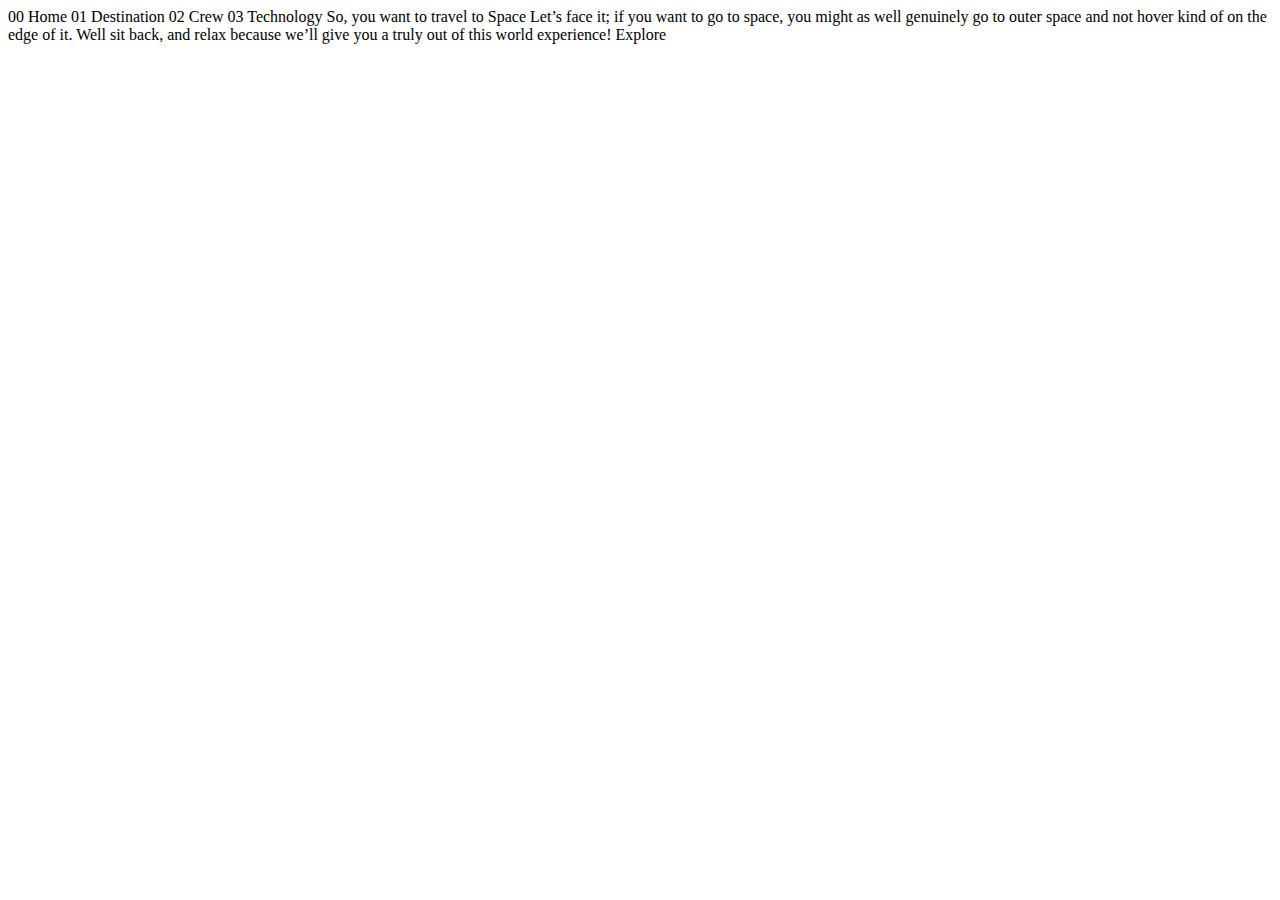
==== index.html @ 88f512f9 "Feat:Starting the space tourism" ====
<!DOCTYPE html>
<html lang="en">
<head>
  <meta charset="UTF-8">
  <meta name="viewport" content="width=device-width, initial-scale=1.0">

  <link rel="icon" type="image/png" sizes="32x32" href="./assets/favicon-32x32.png">
  
  <title>Frontend Mentor | Space tourism website</title>
</head>
<body>

  00 Home
  01 Destination
  02 Crew
  03 Technology

  So, you want to travel to
  Space
  Let’s face it; if you want to go to space, you might as well genuinely go to 
  outer space and not hover kind of on the edge of it. Well sit back, and relax 
  because we’ll give you a truly out of this world experience!

  Explore

</body>
</html>
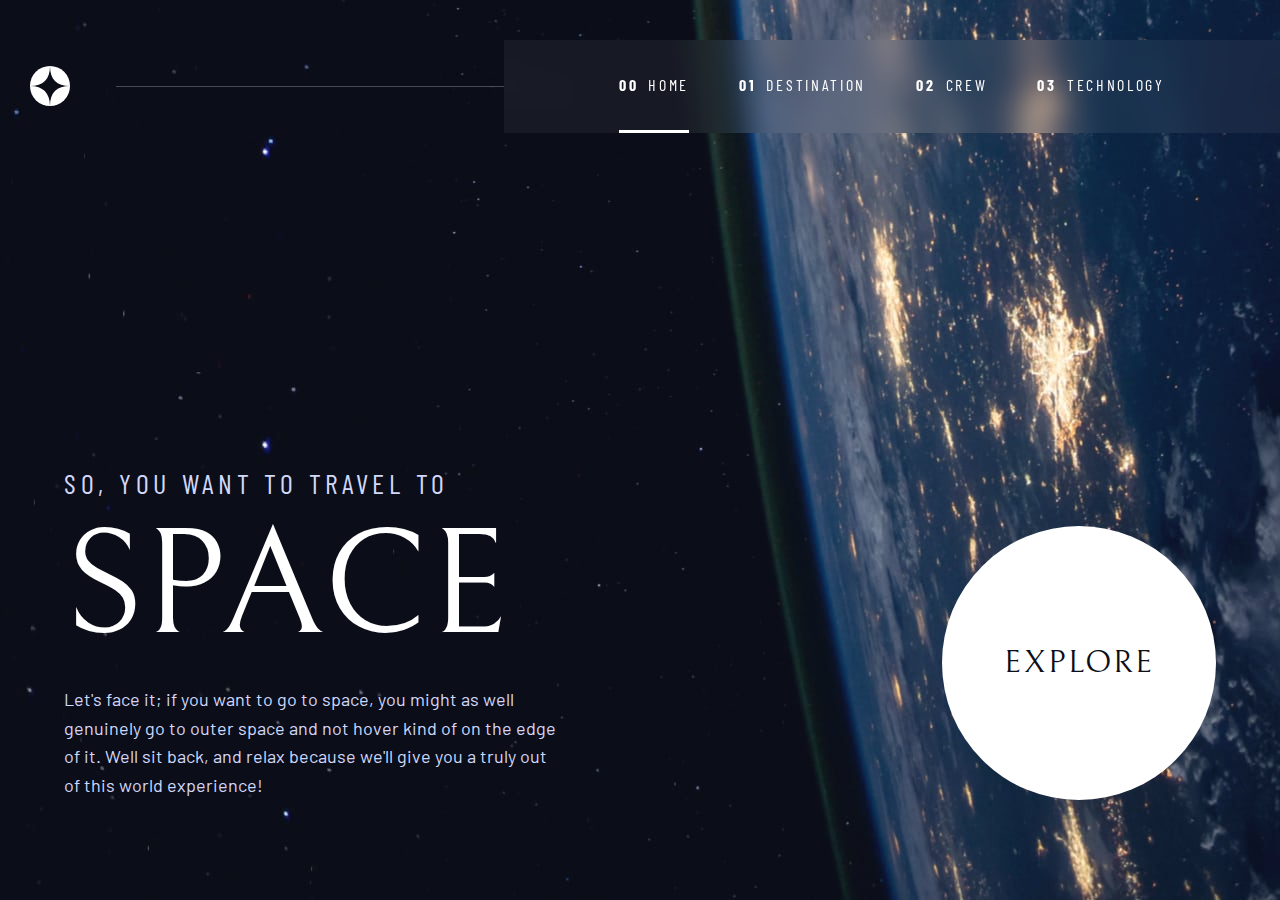
==== commit f2ef7128: "Feat:add home page" ====
--- a/index.html
+++ b/index.html
@@ -1,27 +1,56 @@
 <!DOCTYPE html>
 <html lang="en">
-<head>
-  <meta charset="UTF-8">
-  <meta name="viewport" content="width=device-width, initial-scale=1.0">
-
-  <link rel="icon" type="image/png" sizes="32x32" href="./assets/favicon-32x32.png">
-  
-  <title>Frontend Mentor | Space tourism website</title>
-</head>
-<body>
-
-  00 Home
-  01 Destination
-  02 Crew
-  03 Technology
-
-  So, you want to travel to
-  Space
-  Let’s face it; if you want to go to space, you might as well genuinely go to 
-  outer space and not hover kind of on the edge of it. Well sit back, and relax 
-  because we’ll give you a truly out of this world experience!
-
-  Explore
-
-</body>
-</html>+	<head>
+		<meta charset="UTF-8" />
+		<meta name="viewport" content="width=device-width, initial-scale=1.0" />
+		<link
+			rel="icon"
+			type="image/png"
+			sizes="32x32"
+			href="./assets/favicon-32x32.png"
+		/>
+		<link rel="stylesheet" href="/css/index.css" />
+		<title>Frontend Mentor | Space tourism website</title>
+	</head>
+	<body class="home">
+		<header class="page-header flex">
+			<div class="logo">
+				<img src="assets/shared/logo.svg" alt="Space toriusm logo" />
+			</div>
+			<button class="nav-toggle"><span class="sr-only">Menu</span></button>
+			<nav>
+				<ul class="primary-navigation flex">
+					<li class="nav-tab active">
+						<a href="index.html" class="active"><span>00</span>HOME</a>
+					</li>
+					<li class="nav-tab">
+						<a href="destination.html"><span>01</span>DESTINATION</a>
+					</li>
+					<li class="nav-tab">
+						<a href="./crew.html"><span>02</span>CREW</a>
+					</li>
+					<li class="nav-tab">
+						<a href="./technology.html"><span>03</span>TECHNOLOGY</a>
+					</li>
+				</ul>
+			</nav>
+		</header>
+		<main class="container text-align-center flex">
+			<div class="flow page-text">
+				<h1 class="subheading-2 txt-accent">
+					So, you want to travel to
+					<span class="heading-1 txt-white">Space</span>
+				</h1>
+				<p class="txt-accent">
+					Let's face it; if you want to go to space, you might as well genuinely
+					go to outer space and not hover kind of on the edge of it. Well sit
+					back, and relax because we'll give you a truly out of this world
+					experience!
+				</p>
+			</div>
+			<div>
+				<a href="#" class="btn-large">EXPLORE</a>
+			</div>
+		</main>
+	</body>
+</html>
--- a/css/index.css
+++ b/css/index.css
@@ -0,0 +1,531 @@
+/* #00-Fonts */
+@import url('https://fonts.googleapis.com/css2?family=Barlow&family=Barlow+Condensed:wght@400;700&family=Bellefair&display=swap');
+/* #01-RESETS----- */
+
+*,
+*::before,
+*::after {
+	box-sizing: border-box;
+}
+
+h1,
+h2,
+h3,
+h4,
+h5,
+h6,
+p {
+	margin: 0;
+	/* default for this project as all titles are regular */
+	font-weight: 400;
+}
+
+img,
+picture {
+	max-width: 100%;
+	display: block;
+}
+/* remove animations for people who've turned them off thanks to kievn powel */
+@media (prefers-reduced-motion: reduce) {
+	*,
+	*::before,
+	*::after {
+		animation-duration: 0.01ms !important;
+		animation-iteration-count: 1 !important;
+		transition-duration: 0.01ms !important;
+		scroll-behavior: auto !important;
+	}
+}
+
+/* #02-CUSTOM PROPERTIES----- */
+:root {
+	/* reset default font size to 10px */
+	font-size: 62.5%;
+	/* #02-01-colors--------- */
+	--dark: 230, 35%, 7%;
+	--accent: 231, 77%, 90%;
+	--white: 0, 0%, 100%;
+	/* #02-02-font-sizes */
+	--fs-h1: 8rem;
+	--fs-h2: 10rem;
+	--fs-h3: 5.6rem;
+	--fs-h4: 3.2rem;
+	--fs-h5: 2.8rem;
+	--fs-s-h1: 2.8rem;
+	--fs-s-h2: 1.6rem;
+	--fs-nav: 1.6rem;
+	--fs-text: 1.5rem;
+	--fs-btn-large: 2rem;
+	/* #02-03-Font-Family */
+	--ff-titles: 'Bellefair', serif;
+	--ff-cond: 'Barlow Condensed', sans-serif;
+	--ff-normal: 'Barlow', sans-serif;
+	/* #02-04-letter spacing */
+	--char-sp-h5: 4.75px;
+	--char-sp-s-h2: 2.7px;
+	--char-sp-s-h5: 2.35px;
+	--char-sp-nav: 2.7px;
+	--char-sp-btn-large: 2px;
+}
+
+@media (min-width: 35em) {
+	:root {
+		/* #02-02-font-sizes */
+		--fs-h1: 15rem;
+		--fs-s-h2: 2rem;
+		--fs-text: 1.6rem;
+		--fs-btn-large: 3.2rem;
+
+		/* #02-04-letter spacing */
+		--char-sp-s-h2: 3.38px;
+	}
+}
+
+@media (min-width: 45em) {
+	:root {
+		/* #02-02-font-sizes */
+		--fs-s-h2: 2.8rem;
+		--fs-text: 1.8rem;
+
+		/* #02-04-letter spacing */
+		--char-sp-s-h2: 4.72px;
+	}
+}
+/* #03-Body Setup  */
+
+body {
+	/* reset to body */
+	margin: 0;
+	padding: 0;
+	/* colors */
+	background-color: hsl(var(--dark));
+	color: hsl(var(--white));
+	/* fonts */
+	font-family: var(--ff-normal);
+	font-size: var(--fs-text);
+	line-height: 1.6;
+	min-height: 100vh;
+}
+
+/* #04-Utilty Classes */
+
+/* #04-01- Layout Utility */
+
+.flex {
+	display: flex;
+	gap: var(--gap, 1.6rem);
+}
+
+.container {
+	width: 90%;
+	max-width: 120.8rem;
+	margin: 0 auto;
+}
+
+.sr-only {
+	position: absolute;
+	width: 1px;
+	height: 1px;
+	padding: 0;
+	margin: -1px;
+	overflow: hidden;
+	clip: rect(0, 0, 0, 0);
+	white-space: nowrap; /* added line */
+	border: 0;
+}
+/* #04-02- Colors */
+
+.bg-dark {
+	background-color: hsl(var(--dark));
+}
+
+.bg-accent {
+	background-color: hsl(var(--accent));
+}
+
+.bg-white {
+	background-color: hsl(var(--white));
+}
+
+.txt-dark {
+	color: hsl(var(--dark));
+}
+.txt-accent {
+	color: hsl(var(--accent));
+}
+.txt-white {
+	color: hsl(var(--white));
+}
+
+/* #04-03-Typography */
+
+.numbered-title {
+	font-size: var(--fs-h5);
+	font-family: var(--ff-cond);
+	text-transform: uppercase;
+	letter-spacing: var(--char-sp-h5);
+	margin-bottom: 2em;
+}
+.numbered-title span {
+	font-weight: 700;
+	color: hsla(var(--white), 0.25);
+	margin-right: 0.5em;
+}
+
+.heading-1,
+.heading-2,
+.heading-3,
+.heading-4 {
+	font-family: var(--ff-titles);
+	line-height: 1.1;
+	text-transform: uppercase;
+}
+.heading-1 {
+	font-size: var(--fs-h1);
+	letter-spacing: 0;
+}
+.heading-2 {
+	font-size: var(--fs-h2);
+}
+.heading-3 {
+	font-size: var(--fs-h3);
+}
+.heading-4 {
+	font-size: var(--fs-h4);
+}
+.heading-5 {
+	font-size: var(--fs-h5);
+	font-family: var(--ff-titles);
+	line-height: 1.1;
+}
+
+.subheading-1 {
+	font-family: var(--ff-normal);
+	font-size: var(--fs-s-h1);
+}
+
+.subheading-2 {
+	font-family: var(--ff-cond);
+	font-size: var(--fs-s-h2);
+	letter-spacing: var(--char-sp-s-h2);
+	text-transform: uppercase;
+}
+
+.nav-text {
+	font-family: var(--ff-cond);
+	font-size: var(--fs-nav);
+	letter-spacing: var(--char-sp-nav);
+}
+/* #04-04-spaces */
+
+.flow > * + * {
+	margin-top: var(--flow-gap, 1.4rem);
+}
+
+.text-align-center {
+	text-align: center;
+}
+
+/* #05-COMPONENTS */
+/* #05-01 BUTTONS */
+
+.btn-large {
+	color: hsl(var(--dark));
+	background-color: hsl(var(--white));
+	text-decoration: none;
+	font-family: var(--ff-titles);
+	font-size: var(--fs-btn-large);
+	letter-spacing: var(--char-sp-btn-large);
+	display: flex;
+	justify-content: center;
+	align-items: center;
+	border-radius: 50%;
+	width: 15rem;
+	height: 15rem;
+	position: relative;
+}
+@media (min-width: 35em) {
+	.btn-large {
+		width: 24.4rem;
+		height: 24.4rem;
+	}
+}
+
+@media (min-width: 45em) {
+	.btn-large {
+		width: 27.4rem;
+		height: 27.4rem;
+	}
+}
+
+.btn-large::after {
+	content: '';
+	position: absolute;
+	width: 100%;
+	height: 100%;
+	top: 0;
+	left: 0;
+	border-radius: 50%;
+	transition: all 0.5s ease;
+	transform: scale(1);
+	opacity: 0;
+	background-color: hsla(var(--white), 0.2);
+}
+
+.btn-large:hover::after,
+.btn-large:focus::after {
+	opacity: 1;
+	transform: scale(1.5);
+}
+
+/* #05-02 tabs */
+.tab-list,
+.dot_indicator-list,
+.num_indicator-list {
+	--gap: 3.2rem;
+}
+.tab,
+.nav-tab {
+	background-color: transparent;
+	border: 0px;
+	border-bottom: 0.3rem solid transparent;
+	color: hsl(var(--accent));
+	padding: var(--underline-gap, 1.6rem) 0;
+	font-size: var(--fs-nav);
+	letter-spacing: var(--char-sp-nav);
+	text-transform: uppercase;
+	cursor: pointer;
+	transition: all 0.5s ease;
+}
+
+.tab.active,
+.nav-tab.active {
+	border-bottom-color: hsl(var(--white));
+	color: hsl(var(--white));
+}
+.tab:hover {
+	border-bottom-color: hsla(var(--white), 0.5);
+}
+
+/* #05-03 dot-indicator */
+
+.dot-indicator {
+	background-color: hsla(var(--white), 0.17);
+	border: 0;
+	padding: 0.6em;
+	border-radius: 50%;
+	cursor: pointer;
+	transition: background-color 0.5s ease;
+}
+
+.dot-indicator.active {
+	background-color: hsla(var(--white), 1);
+}
+
+.dot-indicator:hover {
+	background-color: hsla(var(--white), 0.5);
+}
+
+/* #05-04 num-indicator */
+.num_indicator-list {
+	flex-direction: column;
+}
+.num-indicator {
+	width: 8rem;
+	height: 8rem;
+	font-family: var(--ff-titles);
+	font-size: var(--fs-btn-large);
+	border-radius: 50%;
+	background-color: transparent;
+	color: hsl(var(--white));
+	border: solid 2px hsla(var(--white), 0.25);
+	transition: all 0.5s ease;
+}
+
+.num-indicator:hover,
+.num-indicator:focus {
+	border-color: hsla(var(--white), 1);
+}
+
+.num-indicator.active {
+	border-color: hsla(var(--white), 1);
+	background-color: hsla(var(--white), 1);
+	color: hsl(var(--dark));
+}
+
+/* #05-05 Primary Navigation */
+.page-header {
+	justify-content: space-between;
+	align-items: center;
+	position: relative;
+	flex-grow: 0;
+}
+.logo {
+	margin: 2rem;
+	width: 4rem;
+	height: 4rem;
+	flex-shrink: 0;
+}
+.nav-toggle {
+	position: absolute;
+	right: 1.2rem;
+	top: 1.5rem;
+	z-index: 2;
+	width: 4.8rem;
+	height: 4.8rem;
+	background-color: transparent;
+	border: 0;
+	background-image: url('../assets/shared/icon-hamburger.svg');
+	background-repeat: no-repeat;
+	background-position: center;
+	cursor: pointer;
+}
+.primary-navigation {
+	position: fixed;
+	top: 0;
+	bottom: 0;
+	right: 0;
+	left: 30vw;
+	z-index: 1;
+	--underline-gap: 0.5rem;
+	--gap: clamp(1.5rem, 5vw, 5rem);
+
+	flex-direction: column;
+	margin: 0;
+	padding: 15vh 2rem 0 4rem;
+	list-style: none;
+	font-family: var(--ff-cond);
+	font-size: var(--fs-nav);
+	letter-spacing: var(--char-sp-nav);
+	background-color: hsla(var(--dark), 0.95);
+	transform: translateX(100%);
+	transition: transform 0.3s ease-in-out;
+}
+
+@supports (backdrop-filter: blur(1.5rem)) {
+	.primary-navigation {
+		background-color: hsla(var(--white), 0.05);
+		backdrop-filter: blur(1.5rem);
+	}
+}
+.nav-tab {
+	border-bottom: 0rem;
+}
+.primary-navigation a {
+	text-decoration: none;
+	color: hsla(var(--white), 1);
+}
+
+.primary-navigation span {
+	margin-right: 1rem;
+	font-weight: 700;
+}
+/* tablet version */
+@media (min-width: 35em) {
+	.nav-toggle {
+		display: none;
+	}
+
+	.logo {
+		margin: 0 clamp(2rem, 4vw, 3rem) 0;
+	}
+	.primary-navigation {
+		position: static;
+		--underline-gap: 3.2rem;
+		flex-direction: row;
+		justify-content: center;
+		padding: 0 clamp(2rem, 9vw, 12.5rem);
+		transform: translateX(0%);
+	}
+
+	.primary-navigation span {
+		display: none;
+	}
+
+	.primary-navigation .nav-tab:hover,
+	.primary-navigation .nav-tab:focus {
+		border-bottom-color: hsla(var(--white), 0.5);
+	}
+
+	.primary-navigation .nav-tab {
+		border-bottom: 0.3rem solid transparent;
+	}
+	.primary-navigation .nav-tab.active {
+		border-bottom: 0.3rem solid hsl(var(--white));
+	}
+}
+
+@media (min-width: 45em) {
+	.page-header {
+		padding-top: 4rem;
+	}
+	.page-header::after {
+		content: '';
+		width: 100%;
+		height: 1px;
+		position: relative;
+		background-color: hsla(var(--white), 0.25);
+		order: 1;
+		margin-right: -5rem;
+	}
+	.page-header nav {
+		order: 2;
+	}
+	.primary-navigation span {
+		display: inline;
+	}
+}
+
+.page-text {
+	max-width: 50ch;
+}
+
+/* #06-01 page-specific */
+
+.home {
+	background-image: url(../assets/home/background-home-mobile.jpg);
+	background-repeat: no-repeat;
+	background-position: center bottom;
+	background-size: cover;
+	display: flex;
+	flex-direction: column;
+}
+
+main {
+	flex-direction: column;
+	justify-content: space-between;
+	flex-grow: 1;
+	align-items: center;
+	padding: 5rem 0;
+}
+@media (min-width: 35em) {
+	main {
+		padding: 10rem 0 9rem;
+	}
+
+	.home {
+		background-image: url(../assets/home/background-home-tablet.jpg);
+		background-position: center;
+	}
+}
+
+@media (min-width: 45em) {
+	main {
+		padding: 0 0 clamp(5rem, 12vh, 10rem);
+		flex-direction: row;
+		align-items: flex-end;
+	}
+
+	.home {
+		background-image: url(../assets/home/background-home-desktop.jpg);
+		background-position: center;
+	}
+
+	.page-text {
+		text-align: left;
+	}
+}
+
+.home h1 span {
+	display: block;
+}
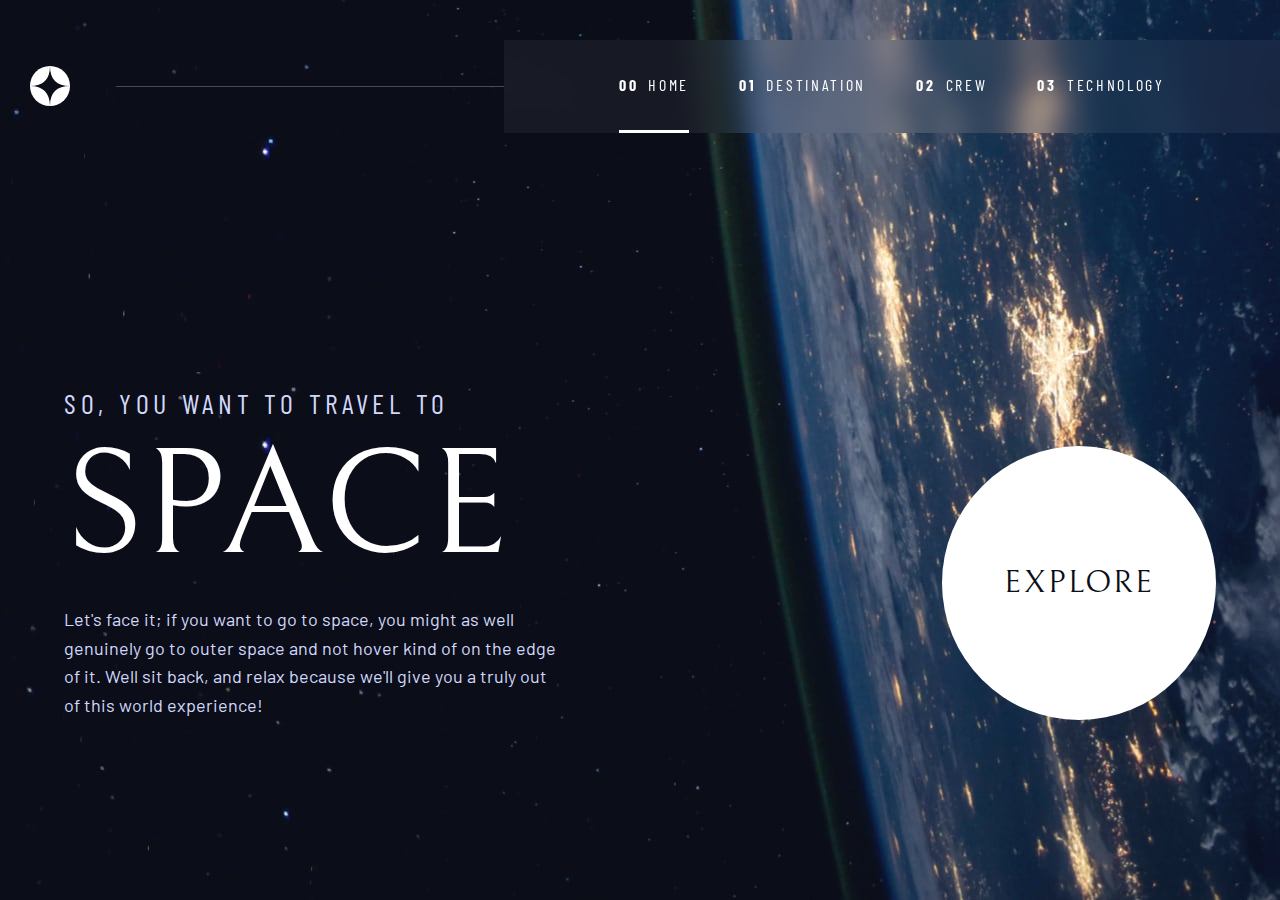
==== commit 585c4df8: "fix:remove class atribute (with active value) from home anchor element" ====
--- a/index.html
+++ b/index.html
@@ -21,7 +21,7 @@
 			<nav>
 				<ul class="primary-navigation flex">
 					<li class="nav-tab active">
-						<a href="index.html" class="active"><span>00</span>HOME</a>
+						<a href="index.html"><span>00</span>HOME</a>
 					</li>
 					<li class="nav-tab">
 						<a href="destination.html"><span>01</span>DESTINATION</a>
@@ -52,5 +52,6 @@
 				<a href="#" class="btn-large">EXPLORE</a>
 			</div>
 		</main>
+		<script src="js/script.js"></script>
 	</body>
 </html>
--- a/css/index.css
+++ b/css/index.css
@@ -380,6 +380,10 @@
 	background-position: center;
 	cursor: pointer;
 }
+
+.nav-toggle.open {
+	background-image: url('../assets/shared/icon-close.svg');
+}
 .primary-navigation {
 	position: fixed;
 	top: 0;
@@ -408,6 +412,10 @@
 		backdrop-filter: blur(1.5rem);
 	}
 }
+
+.primary-navigation.open {
+	transform: translateX(0%);
+}
 .nav-tab {
 	border-bottom: 0rem;
 }
@@ -493,16 +501,11 @@
 
 main {
 	flex-direction: column;
-	justify-content: space-between;
+	justify-content: space-around;
 	flex-grow: 1;
 	align-items: center;
-	padding: 5rem 0;
 }
 @media (min-width: 35em) {
-	main {
-		padding: 10rem 0 9rem;
-	}
-
 	.home {
 		background-image: url(../assets/home/background-home-tablet.jpg);
 		background-position: center;
@@ -511,9 +514,10 @@
 
 @media (min-width: 45em) {
 	main {
-		padding: 0 0 clamp(5rem, 12vh, 10rem);
+		padding: 0 0 max(5rem, 20vh);
 		flex-direction: row;
 		align-items: flex-end;
+		justify-content: space-between;
 	}
 
 	.home {
